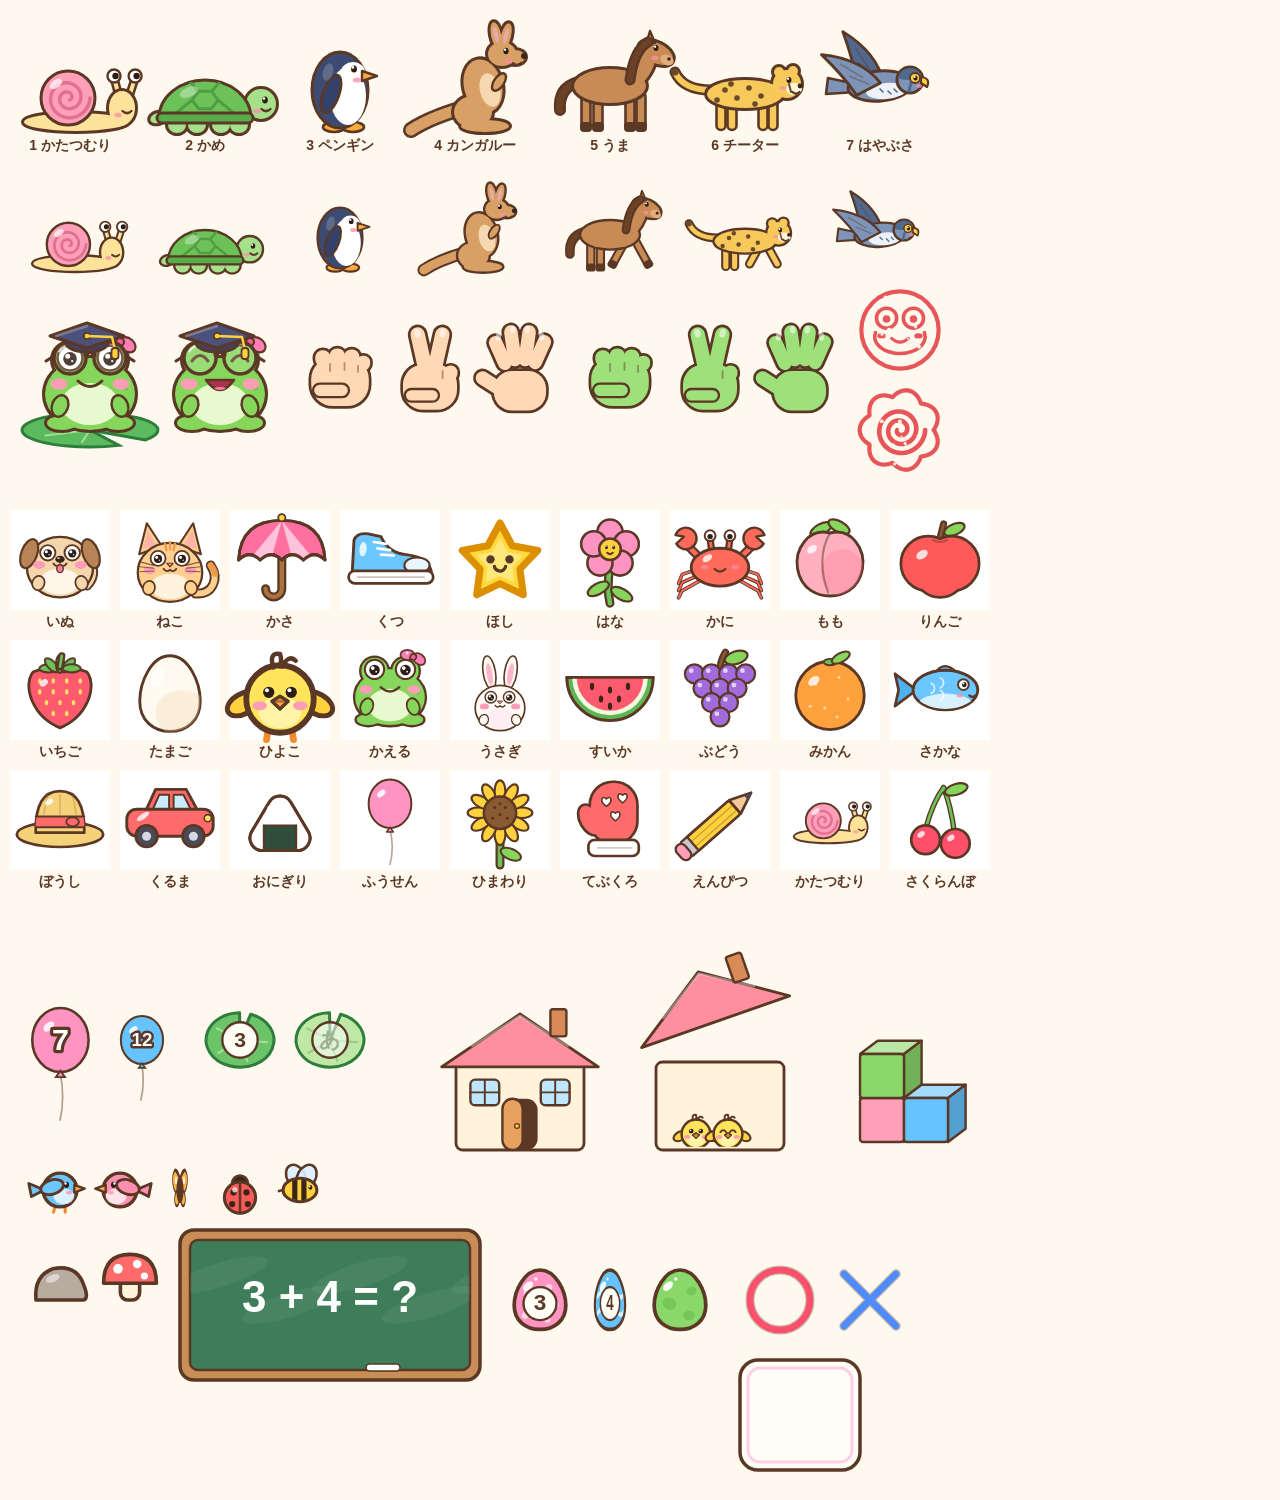
==== tools/gallery.html @ 2f80e20c "ケロちゃん あたま ぐんぐん: first release (12 trainings, daily check, PWA) A brain-training game for young child" ====
<!doctype html>
<html lang="ja"><head><meta charset="utf-8"><title>gallery</title>
<link rel="stylesheet" href="https://fonts.googleapis.com/css2?family=M+PLUS+Rounded+1c:wght@500;800&display=swap">
<style>html, body { margin: 0; background: #fff8ee; } canvas { display: block; }</style></head>
<body><canvas id="c"></canvas>
<script src="../js/draw.js"></script><script src="../js/data.js"></script><script src="../js/art.js"></script><script src="../js/pics.js"></script>
<script>
// Every picture of the game on one page, for checking the drawings.  ?t=1.2 sets the animation time.
var q = new URLSearchParams(location.search), T = +q.get('t') || 0, anim = q.get('anim') === '1';
var c = document.getElementById('c'), g = c.getContext('2d');
var W = 1000, H = 1500;
c.width = W; c.height = H; c.style.width = W + 'px'; c.style.height = H + 'px';
function label(s, x, y) { g.save(); g.font = '800 14px "M PLUS Rounded 1c", sans-serif'; g.fillStyle = '#5a3825'; g.textAlign = 'center'; g.fillText(s, x, y); g.restore(); }
function draw(t) {
  g.setTransform(1, 0, 0, 1, 0, 0);
  g.fillStyle = '#fff8ee'; g.fillRect(0, 0, W, H);
  // animals: standing and running
  Data.ANIMALS.forEach(function (a, i) {
    var x = 70 + i * 135;
    Art.animal(g, a.id, x, 130, 1, t, {});
    Art.animal(g, a.id, x, 270, 0.8, t, { run: true });
    label((i + 1) + ' ' + a.name, x, 150);
  });
  // ケロはかせ and friends
  Draw.critter(g, { x: 90, y: 380, t: t, kind: 'frog', look: null, mode: 'idle', wear: Art.hakase });
  Draw.critter(g, { x: 220, y: 380, t: t, kind: 'frog', look: null, mode: 'happy', mt: t % 1, wear: Art.hakase, noSeat: true });
  // janken
  [0, 1, 2].forEach(function (k) { Art.jankenHand(g, k, 340 + k * 90, 380, 0.9); Art.jankenHand(g, k, 620 + k * 90, 380, 0.9, '#9ee07a'); });
  // stamps
  Art.stamp(g, 900, 330, 42, 'kero'); Art.stamp(g, 900, 430, 42, 'hana');
  // pictures
  Data.PICS.forEach(function (p, i) {
    var col = i % 9, row = Math.floor(i / 9), x = 60 + col * 110, y = 560 + row * 130;
    g.fillStyle = '#fff'; g.fillRect(x - 50, y - 50, 100, 100);
    Pics.draw(g, p.id, x, y, 90, t);
    label(p.name, x, y + 66);
  });
  // shared scene pieces
  var y0 = 1000;
  Art.balloon(g, 60, y0 + 40, 32, Art.BALLOONS[0], t, 7);
  Art.balloon(g, 140, y0 + 40, 24, Art.BALLOONS[2], t, 12);
  Art.pad(g, 240, y0 + 40, 34, 3, 0, t); Art.pad(g, 330, y0 + 40, 34, 'あ', 1, t);
  Art.house(g, 520, y0 + 150, 0.8, (Math.sin(t) + 1) / 2, 0);
  Art.house(g, 720, y0 + 150, 0.8, 0, 0.8, function (h) { Draw.chick(h, -30, -20, 1.2, t, {}); Draw.chick(h, 10, -20, 1.2, t, { happy: true }); });
  Art.bird(g, 60, y0 + 190, 1.3, t, {}); Art.bird(g, 120, y0 + 190, 1.3, t, { flap: t * 20, color: Art.BIRDS[1], dir: -1 });
  Art.butterfly(g, 180, y0 + 190, 1.2, t); Art.ladybug(g, 240, y0 + 195, 1.3); Art.bee(g, 300, y0 + 190, 1.3, t);
  Art.cube(g, 860, y0 + 120, 44, '#ff9fb8'); Art.cube(g, 860, y0 + 76, 44, '#8bd86a'); Art.cube(g, 904, y0 + 120, 44, '#66c3ff');
  Art.rock(g, 60, y0 + 300, 1.2); Art.mushroom(g, 130, y0 + 300, 1.2);
  Art.chalkboard(g, 180, y0 + 230, 300, 150);
  Art.text(g, '3 + 4 = ?', 330, y0 + 300, 44, '#fff', { stroke: false });
  Art.numberEgg(g, 0, 540, y0 + 300, 30, 3, 0, t); Art.numberEgg(g, 2, 610, y0 + 300, 30, 4, 0.3, t); Art.numberEgg(g, 3, 680, y0 + 300, 30, 5, 1, t);
  Art.maru(g, 780, y0 + 300, 30); Art.batsu(g, 870, y0 + 300, 26);
  Art.card(g, 740, y0 + 360, 120, 110);
}
function loop(now) { draw(anim ? now / 1000 : T); if (anim) requestAnimationFrame(loop); }
document.fonts.ready.then(function () { requestAnimationFrame(loop); document.title = 'ready'; });
</script></body></html>
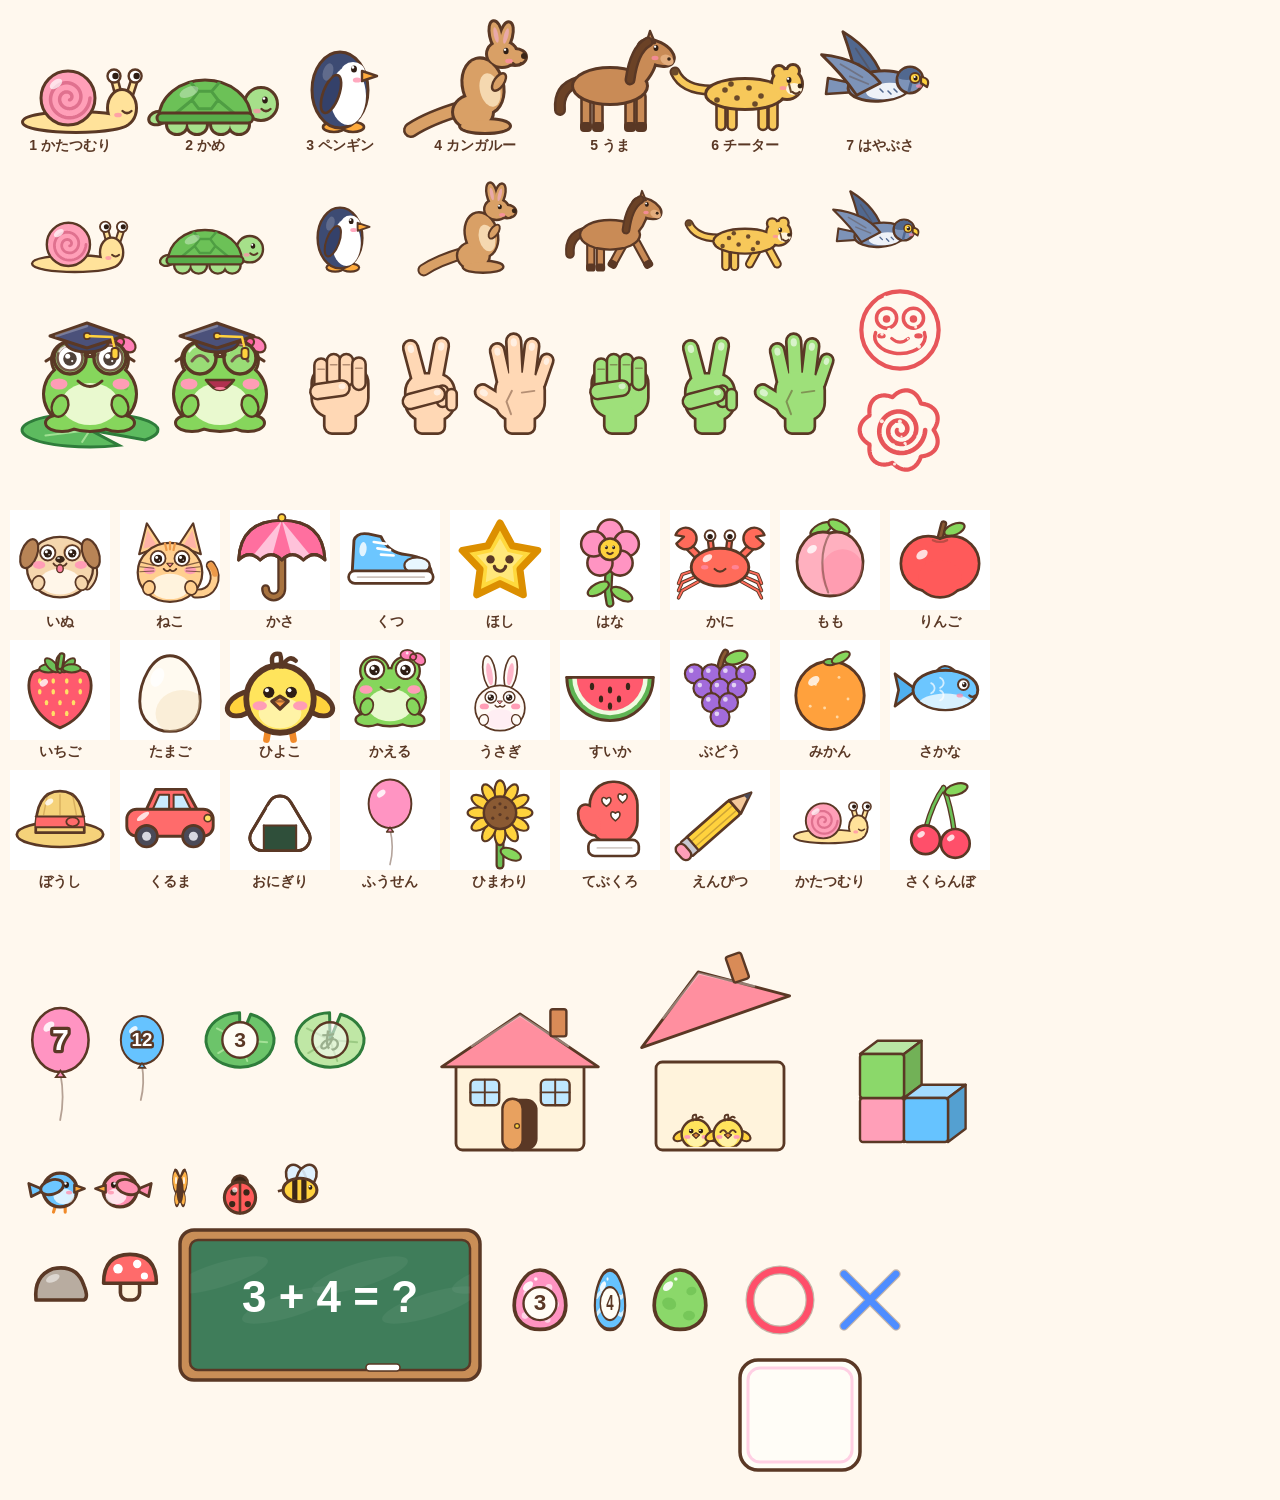
==== commit 8fe53987: "Clearer janken hands and piano colours, the whole order in じゅんばん, nickname - The janken hands are dr" ====
--- a/tools/gallery.html
+++ b/tools/gallery.html
@@ -52,6 +52,16 @@
   Art.maru(g, 780, y0 + 300, 30); Art.batsu(g, 870, y0 + 300, 26);
   Art.card(g, 740, y0 + 360, 120, 110);
 }
+// ?hands=1: only the janken hands, big
+if (q.get('hands') === '1') draw = function () {
+  g.setTransform(1, 0, 0, 1, 0, 0);
+  g.fillStyle = '#fff8ee'; g.fillRect(0, 0, W, H);
+  [0, 1, 2].forEach(function (k) {
+    Art.jankenHand(g, k, 170 + k * 330, 200, 2.2);
+    Art.jankenHand(g, k, 170 + k * 330, 520, 2.2, '#9ee07a');
+    Art.jankenHand(g, k, 120 + k * 120, 760, 0.66);
+  });
+};
 function loop(now) { draw(anim ? now / 1000 : T); if (anim) requestAnimationFrame(loop); }
 document.fonts.ready.then(function () { requestAnimationFrame(loop); document.title = 'ready'; });
 </script></body></html>
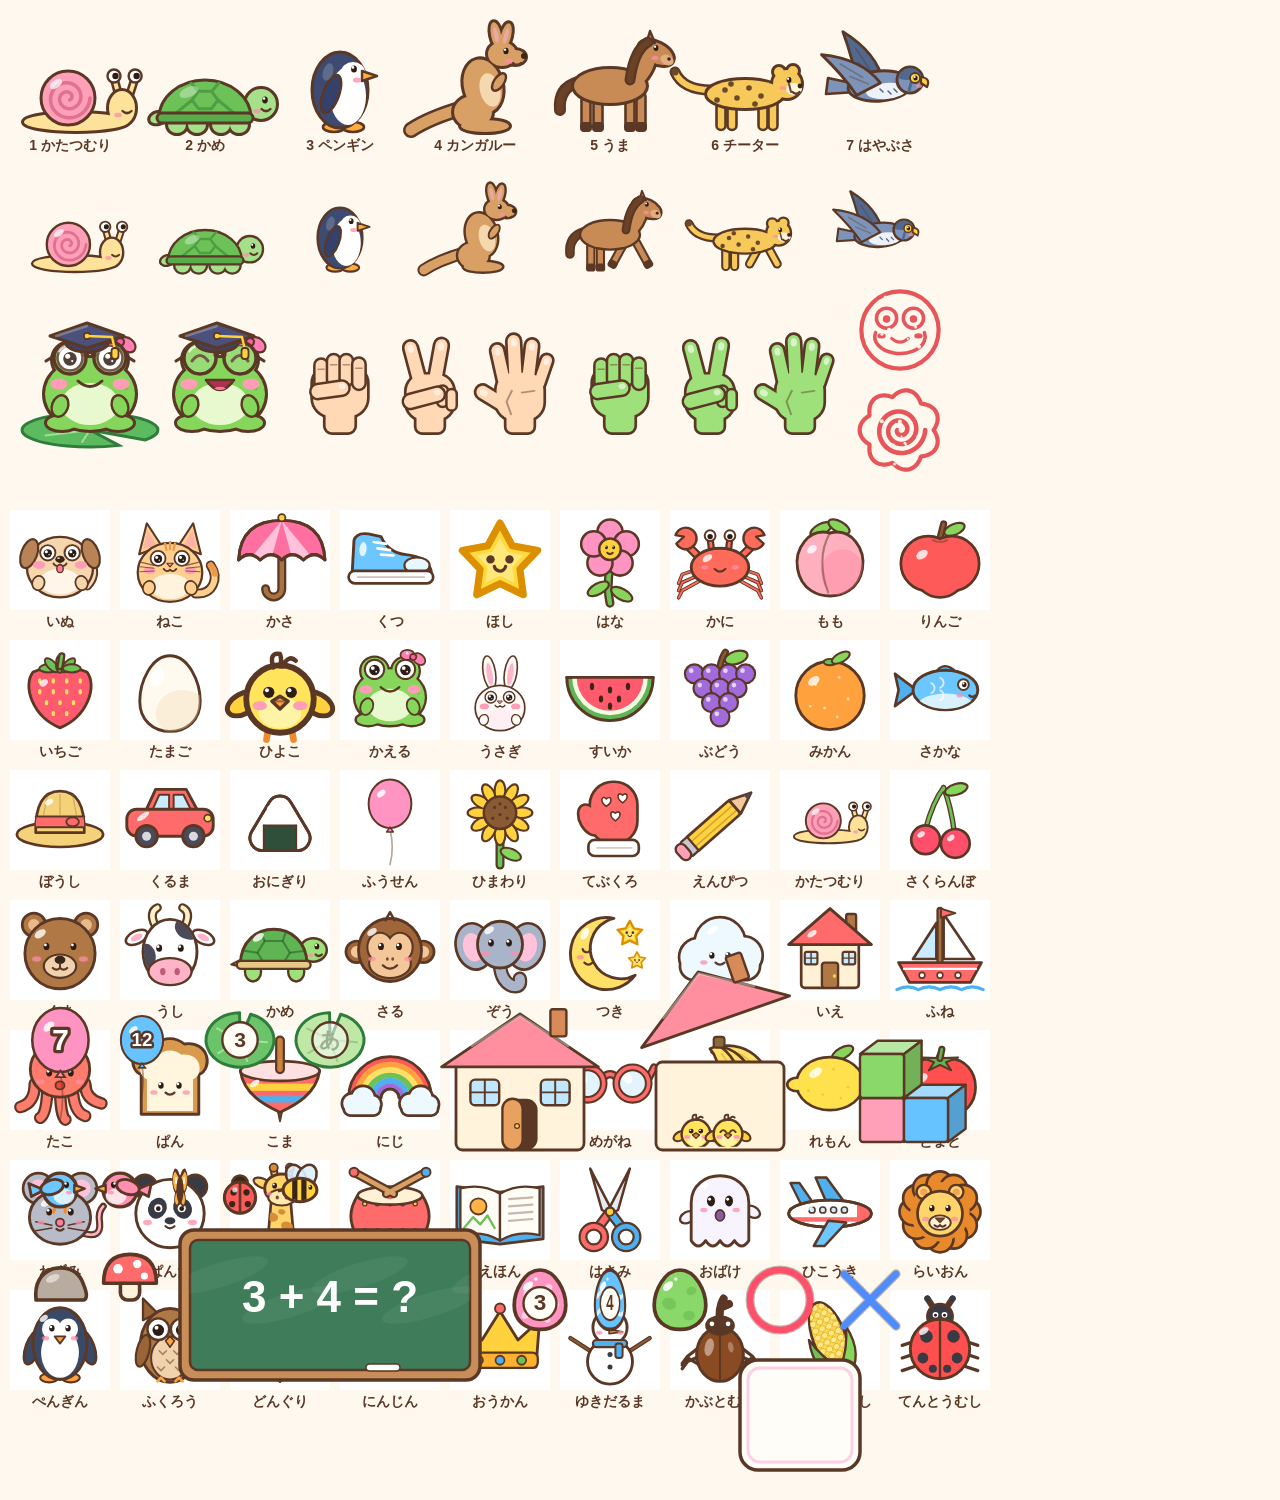
==== commit 0d2585b3: "36 more pictures and 6 more piano songs - Pictures 27 -> 63 (shared with みるみる): animals, food, thing" ====
--- a/tools/gallery.html
+++ b/tools/gallery.html
@@ -52,6 +52,17 @@
   Art.maru(g, 780, y0 + 300, 30); Art.batsu(g, 870, y0 + 300, 26);
   Art.card(g, 740, y0 + 360, 120, 110);
 }
+// ?pics=1: only the pictures (7 in a row), with their names
+if (q.get('pics') === '1') draw = function (t) {
+  g.setTransform(1, 0, 0, 1, 0, 0);
+  g.fillStyle = '#fff8ee'; g.fillRect(0, 0, W, H);
+  Data.PICS.forEach(function (p, i) {
+    var x = 75 + (i % 7) * 140, y = 75 + Math.floor(i / 7) * 160;
+    g.fillStyle = i >= 27 ? '#fff' : '#f3ecdf'; g.fillRect(x - 64, y - 64, 128, 128);
+    Pics.draw(g, p.id, x, y, 120, t);
+    label((i + 1) + ' ' + p.name, x, y + 80);
+  });
+};
 // ?hands=1: only the janken hands, big
 if (q.get('hands') === '1') draw = function () {
   g.setTransform(1, 0, 0, 1, 0, 0);
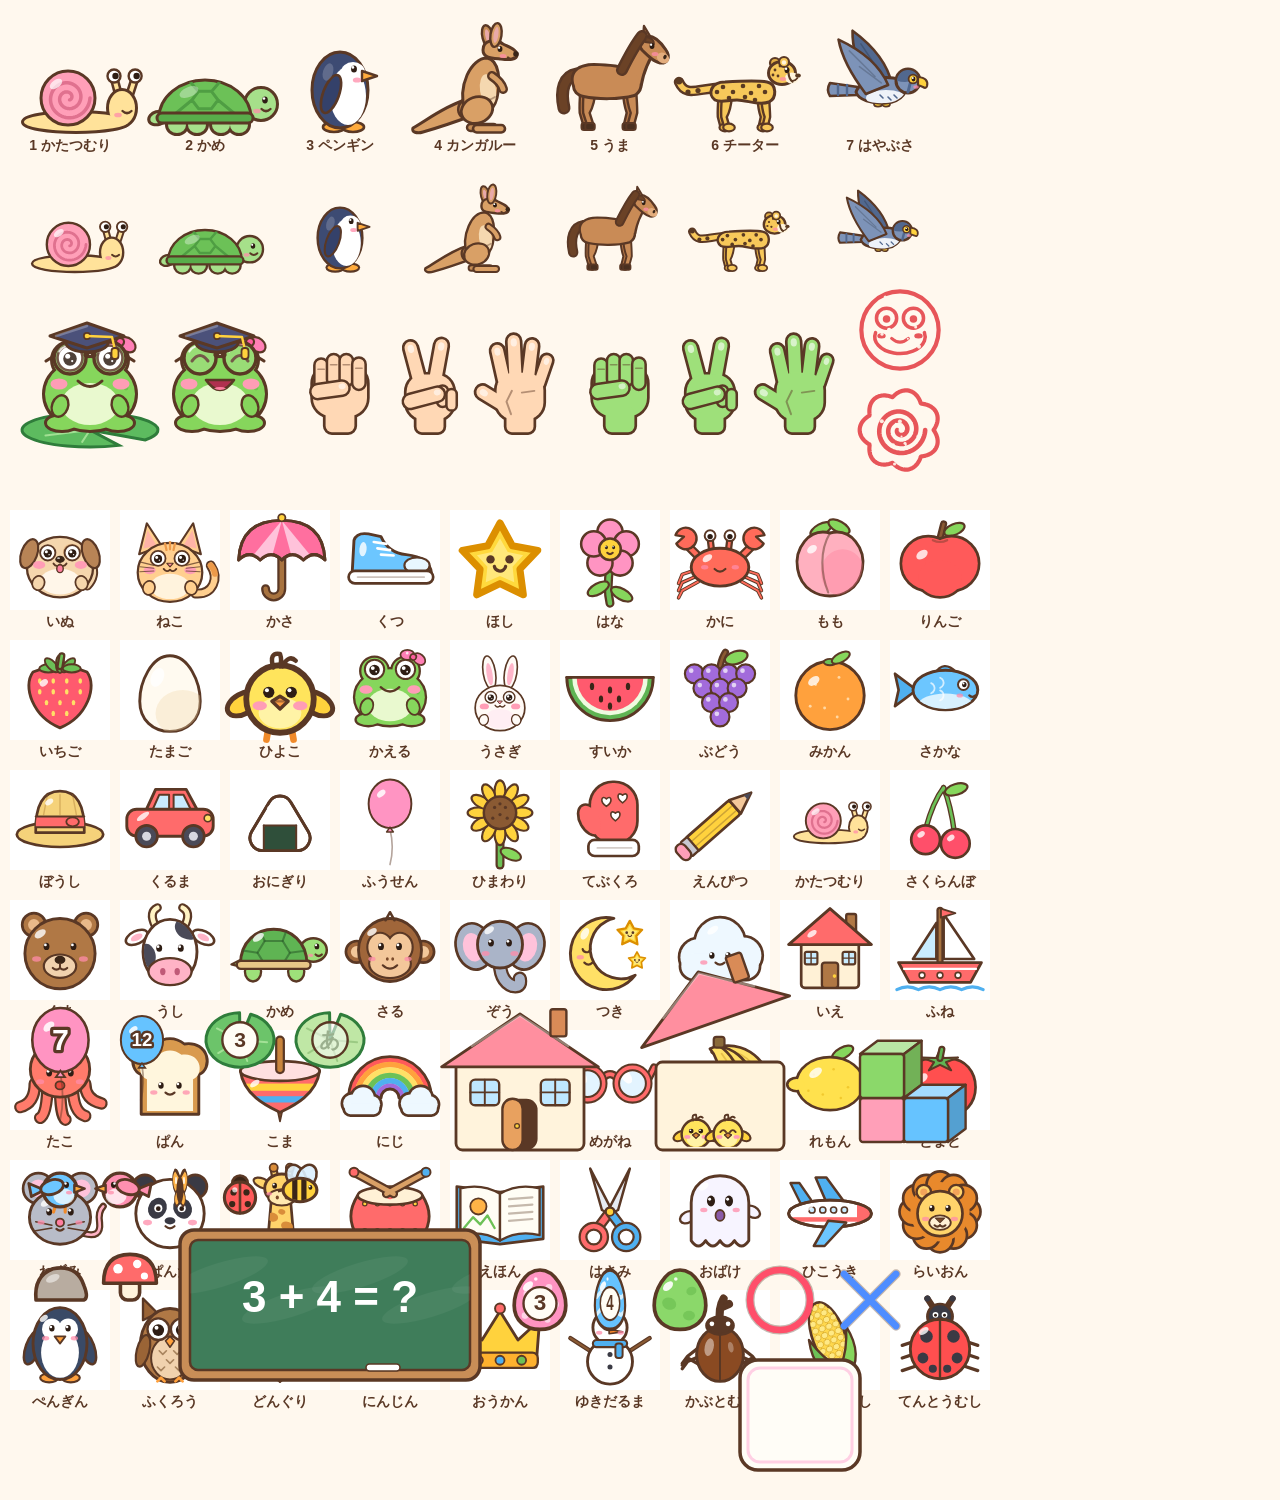
==== commit af6cfa22: "Keep the family site out of search engines (noindex); gun-v21 Every page gets <meta name="robots" co" ====
--- a/tools/gallery.html
+++ b/tools/gallery.html
@@ -1,5 +1,5 @@
 <!doctype html>
-<html lang="ja"><head><meta charset="utf-8"><title>gallery</title>
+<html lang="ja"><head><meta charset="utf-8"><meta name="robots" content="noindex"><title>gallery</title>
 <link rel="stylesheet" href="https://fonts.googleapis.com/css2?family=M+PLUS+Rounded+1c:wght@500;800&display=swap">
 <style>html, body { margin: 0; background: #fff8ee; } canvas { display: block; }</style></head>
 <body><canvas id="c"></canvas>
